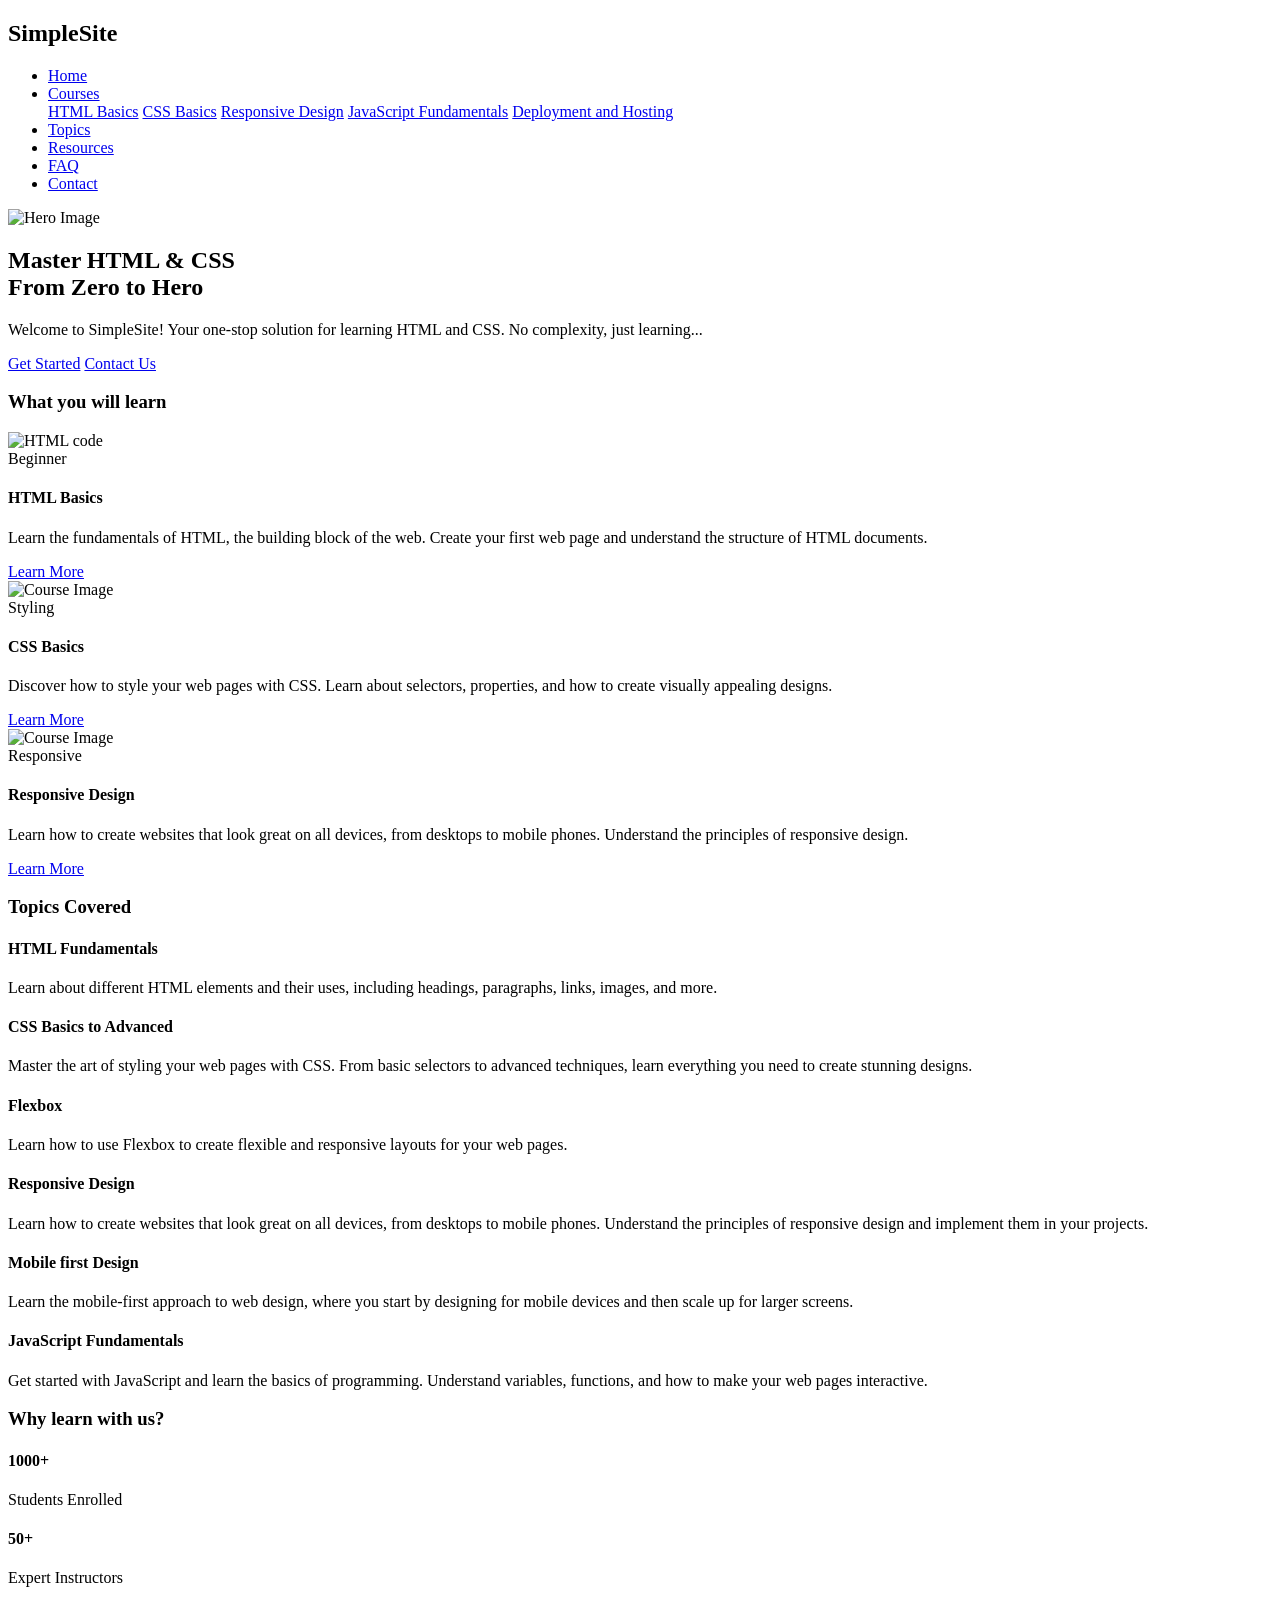
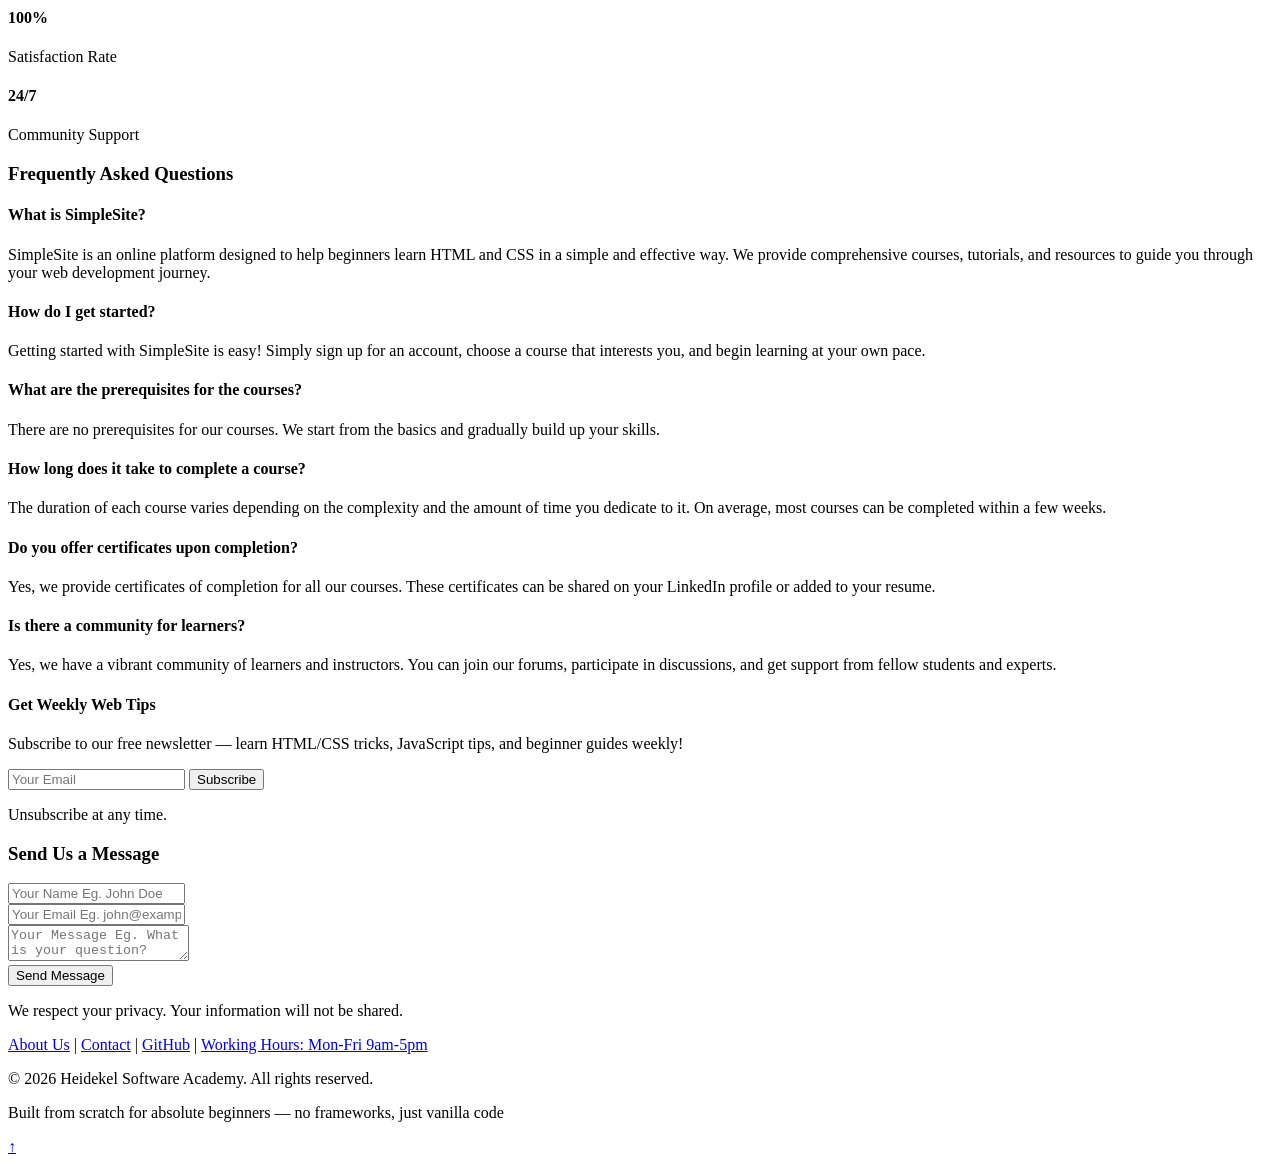
==== 0x0D-class_project/cp01_simplesite_website/index.html @ 8fa12f25 "project restructured" ====
<!DOCTYPE html>
<html lang="en">
<head>
    <meta charset="UTF-8">
    <meta name="viewport" content="width=device-width, initial-scale=1.0">
    <link rel="stylesheet" href="style.css">

    <!-- google apis  -->
    <link rel="preconnect" href="https://fonts.googleapis.com">
    <link rel="preconnect" href="https://fonts.gstatic.com" crossorigin>
    <link href="https://fonts.googleapis.com/css2?family=Inter:ital,opsz,wght@0,14..32,100..900;1,14..32,100..900&family=Plus+Jakarta+Sans:ital,wght@0,200..800;1,200..800&display=swap" rel="stylesheet">
    
    <!-- font awesome icons -->
    <link rel="stylesheet" href="https://cdnjs.cloudflare.com/ajax/libs/font-awesome/7.0.1/css/all.min.css" integrity="sha512-2SwdPD6INVrV/lHTZbO2nodKhrnDdJK9/kg2XD1r9uGqPo1cUbujc+IYdlYdEErWNu69gVcYgdxlmVmzTWnetw==" crossorigin="anonymous" referrerpolicy="no-referrer" />
    
    <title>SimpleSite - Learn HTML & CSS</title>
</head>
<body>
    <!-- This is a simple website created to learn HTML and CSS. -->


    <!--=============== Navigation ===============-->
    <nav id="navigation">
        <div class="container">
            <h1 class="logo"><i class="fas fa-code"></i> SimpleSite</h1>
            <ul class="nav-links">
                <li class="homelink"><a href="#"><i class="fa fa-house"></i> Home</a></li>

                <li class="dropdown">
                    <a href="#courses"><i class="fas fa-graduation-cap"></i> Courses</a>

                    <div class="dropdown-content">
                        <a href="#">HTML Basics</a>
                        <a href="#">CSS Basics</a>
                        <a href="#">Responsive Design</a>
                        <a href="#">JavaScript Fundamentals</a>
                        <a href="#">Deployment and Hosting</a>
                    </div>
                </li>
                
                <li><a href="#topics"><i class="fa fa-list"></i> Topics</a></li>
                <li><a href="#stats"><i class="fa-solid fa-folder-open"></i> Resources</a></li>
                <li><a href="#faq"><i class="fa-solid fa-circle-question"></i> FAQ</a></li>
                <li><a href="#contact"><i class="fas fa-envelope"></i> Contact</a></li>
            </ul>
        </div>
    </nav>

    <!--================ Hero =================-->
    <section id="hero">
        <img class="hero-image" src="https://images.pexels.com/photos/3184418/pexels-photo-3184418.jpeg?auto=compress&cs=tinysrgb&w=1600&h=600&fit=crop" alt="Hero Image">
        <div class="container">
            <h2>Master <span class="highlight">HTML & CSS</span> <br> From Zero to Hero</h2>
            <p>Welcome to SimpleSite! Your one-stop solution for learning HTML and CSS. No complexity, just learning...</p>
            
            <div class="">
                <a href="#courses" class="btn get-started"><i class="fas fa-rocket"></i> Get Started</a>
                <a href="#contact" class="btn btn-outline"><i class="fas fa-comment-dots"></i> Contact Us</a>
            </div>
            
        </div>  
    </section>

    <!--================ courses =================-->
    <section id="courses">
        <div class="container">
            <h3 class="section-title"><i class="fas fa-graduation-cap"></i> What you will learn</h3>
            <div class="section-title-underline"></div>
            
            <div class="courses-space">   <!-- this is where the course cards will be displayed --> 
                
                <div class="course-card"> <!-- this is a single course card that displays information about a specific course -->
                    <div class="course-image">
                        <img src="https://images.pexels.com/photos/270408/pexels-photo-270408.jpeg?auto=compress&cs=tinysrgb&w=600&h=400&fit=crop" alt="HTML code">
                    </div>
                    <div class="course-content">
                        <span class="course-badge"><i class="fas fa-user-graduate"></i>Beginner</span>
                        <h4><i class="fab fa-html5"></i>HTML Basics</h4>
                        <p class="">
                            Learn the fundamentals of HTML, the 
                            building block of the web. Create your 
                            first web page and understand the structure of HTML 
                            documents.
                        </p>
                        <a class="card-link" href="example.html">Learn More <i class="fas fa-arrow-right"></i></a>
                    </div>
                </div>  

                <div class="course-card">
                    <div class="course-image">
                        <img src="https://images.pexels.com/photos/14553730/pexels-photo-14553730.jpeg?auto=compress&cs=tinysrgb&w=600&h=400&fit=crop" alt="Course Image">
                    </div>
                    <div class="course-content">
                        <span class="course-badge"><i class="fas fa-palette"></i>Styling</span>
                        <h4><i class="fab fa-css3-alt"></i> CSS Basics</h4>
                        <p>Discover how to style your web pages with CSS. 
                            Learn about selectors, properties, and how to 
                            create visually appealing designs.
                        </p>
                        <a class="card-link" href="example.html">Learn More <i class="fas fa-arrow-right"></i></a>
                    </div>
                </div>

                <div class="course-card">
                    <div class="course-image">
                        <img src="https://images.pexels.com/photos/1261427/pexels-photo-1261427.jpeg?auto=compress&cs=tinysrgb&w=600&h=400&fit=crop" alt="Course Image">
                    </div>
                    <div class="course-content">
                        <span class="course-badge"><i class="fas fa-mobile-alt"></i>Responsive</span>
                        <h4><i class="fas fa-tablet-alt"></i> Responsive Design</h4>
                        <p>Learn how to create websites that look great 
                            on all devices, from desktops to mobile phones. 
                            Understand the principles of responsive design.
                        </p>
                        <a class="card-link" href="example.html">Learn More <i class="fas fa-arrow-right"></i></a>
                    </div>
                </div>
                
            </div>
        </div>
    </section>

    <!--================ Topics =================-->
    <section id="topics">
        <div class="container">
            <h3 class="section-title"><i class="fa fa-book-open"></i> Topics Covered</h3>
            <div class="section-title-underline"></div>

            <div class="topic-space">
                <div class="topic">
                    <i class="fas fa-code"></i>
                    <h4>HTML Fundamentals</h4>
                    <p>Learn about different HTML elements and their uses, including headings, paragraphs, links, images, and more.</p>
                </div>
                <div class="topic">
                    <i class="fas fa-paint-brush"></i>
                    <h4>CSS Basics to Advanced</h4>
                    <p>Master the art of styling your web pages with CSS. From basic selectors to advanced techniques, learn everything you need to create stunning designs.</p>
                </div>
                <div class="topic">
                    <i class="fas fa-layer-group"></i>
                    <h4>Flexbox</h4>
                    <p>Learn how to use Flexbox to create flexible and responsive layouts for your web pages.</p>
                </div>
                <div class="topic">
                    <i class="fas fa-mobile-alt"></i>
                    <h4>Responsive Design</h4>
                    <p>Learn how to create websites that look great on all devices, from desktops to mobile phones. Understand the principles of responsive design and implement them in your projects.</p>
                </div>
                <div class="topic">
                    <i class="fas fa-mobile"></i>
                    <h4>Mobile first Design</h4>
                    <p>Learn the mobile-first approach to web design, where you start by designing for mobile devices and then scale up for larger screens.</p>
                </div>
                <div class="topic">
                    <i class="fa-solid fa-terminal"></i>
                    <h4>JavaScript Fundamentals</h4>
                    <p>Get started with JavaScript and learn the basics of programming. Understand variables, functions, and how to make your web pages interactive.</p>
                </div>
            </div>
        </div>
    </section>

    <!--================ stats =================-->
    <section id="stats">
        <div class="container">
            <h3 class="section-title"><i class="fa-solid fa-chart-line"></i> Why learn with us?</h3>
            <div class="section-title-underline"></div>
            
            <div class="stats-space">
                <div class="stat">
                    <i class="fa-solid fa-user-graduate"></i>
                    <h4>1000+</h4>
                    <p>Students Enrolled</p>
                </div>
                <div class="stat">
                    <i class="fa-solid fa-chalkboard-user"></i>
                    <h4>50+</h4>
                    <p>Expert Instructors</p>
                </div>
                <div class="stat">
                    <i class="fa-solid fa-gem"></i>
                    <h4>100%</h4>
                    <p>Satisfaction Rate</p>
                </div>
                <div class="stat">
                    <i class="fa-solid fa-headset"></i>
                    <h4>24/7</h4>
                    <p>Community Support</p>
                </div>
            </div>
        </div>
    </section>

    <!--================= FAQ =================-->
    <section id="faq">
        <div class="container">
            <h3 class="section-title"><i class="fa-solid fa-circle-question"></i> Frequently Asked Questions</h3>
            <div class="section-title-underline"></div>
            
            <div class="faq-space">
                <div class="faq-item">
                    <i class="fa-solid fa-circle-question"></i>
                    <h4>What is SimpleSite?</h4>
                    <p>SimpleSite is an online platform designed to help beginners learn HTML and CSS in a simple and effective way. We provide comprehensive courses, tutorials, and resources to guide you through your web development journey.</p>
                </div>
                <div class="faq-item">
                    <i class="fa-solid fa-grin-squint"></i>
                    <h4>How do I get started?</h4>
                    <p>Getting started with SimpleSite is easy! Simply sign up for an account, choose a course that interests you, and begin learning at your own pace.</p>
                </div>
                <div class="faq-item">
                    <i class="fa-solid fa-laptop"></i>
                    <h4>What are the prerequisites for the courses?</h4>
                    <p>There are no prerequisites for our courses. We start from the basics and gradually build up your skills.</p>
                </div>
                <div class="faq-item">
                    <i class="fa-solid fa-clock"></i>
                    <h4>How long does it take to complete a course?</h4>
                    <p>The duration of each course varies depending on the complexity and the amount of time you dedicate to it. On average, most courses can be completed within a few weeks.</p>
                </div>
                <div class="faq-item"> 
                    <i class="fa-solid fa-award"></i>
                    <h4>Do you offer certificates upon completion?</h4>
                    <p>Yes, we provide certificates of completion for all our courses. These certificates can be shared on your LinkedIn profile or added to your resume.</p>
                </div>
                <div class="faq-item">
                    <i class="fa-solid fa-globe"></i>
                    <h4>Is there a community for learners?</h4>
                    <p>Yes, we have a vibrant community of learners and instructors. You can join our forums, participate in discussions, and get support from fellow students and experts.</p>
                </div>
            </div>
        </div>
    </section>

    <!--================= NewsLetter ==========-->
    <div id="newsletter">
        <div class="container">
            <div class="newsletter">
                <h4><i class="fas fa-envelope-open-text"></i> Get Weekly Web Tips</h4>
                <p>Subscribe to our free newsletter — learn HTML/CSS tricks, JavaScript tips, and beginner guides weekly!</p>
                <form class="newsletter-form" action="#" method="post">
                    <input type="email" placeholder="Your Email" required>
                    <button type="submit"><i class="fas fa-paper-plane"></i> Subscribe</button>
                </form>
                <p class="newsletter-notice"><i class="fas fa-shield-alt"></i> Unsubscribe at any time.</p>
            </div>
        </div>
    </div>

    
    <!--================ Contact form =================-->
    <div id="contact">
        <div class="container">
            <h3 class="section-title"><i class="fas fa-comments"></i> Send Us a Message</h3>
            <div class="section-title-underline"></div>

            <div class="form-section">
                <form action="submit_form.php" method="post">
                    
                    <div class="form-group">
                    <!-- <label for="name">Name:</label> -->
                        <input type="text" name="name" placeholder="Your Name Eg. John Doe" required>
                    </div>

                    <div class="form-group">
                    <!-- <label for="email">Email:</label> -->
                        <input type="email" name="email" placeholder="Your Email Eg. john@example.com" required>
                    </div>

                    <div class="form-group">
                    <!-- <label for="message">Message:</label> -->
                        <textarea name="message" placeholder="Your Message Eg. What is your question?" required></textarea>
                    </div>

                    
                    <button type="submit" class="btn submit-btn"><i class="fas fa-paper-plane"></i> Send Message</button>
                    <p class="form-notice"><i class="fas fa-shield-alt"></i> We respect your privacy. Your information will not be shared.</p>
                </form>
            </div>
        </div>
    </div>

    <!--================ Footer =================-->
    <footer id="footer">
        <div class="container">
            <div class="footer-links">
                <a href="#"><i class="fas fa-info-circle"></i> About Us</a>
                |<!-- <a href="#"><i class="fas fa-lock"></i> Privacy Policy</a> -->
                <!-- <a href="#"><i class="fas fa-file-contract"></i> Terms of Service</a> -->
                <a href="#"><i class="fas fa-phone"></i> Contact</a>
                |
                <a href="#"><i class="fab fa-github"></i> GitHub</a> 
                <!-- working hours     -->
                |
                <a href="#"><i class="fas fa-clock"></i> Working Hours: Mon-Fri 9am-5pm</a>
            </div>

            <div class="socials">
                <a href="#"><i class="fab fa-facebook-f"></i></a>
                <a href="#"><i class="fab fa-twitter"></i></a>
                <a href="#"><i class="fab fa-instagram"></i></a>
                <a href="#"><i class="fab fa-linkedin-in"></i></a>
            </div>
            <p class="footer-notice">&copy; 2026 Heidekel Software Academy. All rights reserved.</p>
            <p class="footer-notice">Built from scratch for absolute beginners — no frameworks, just vanilla code</p>
        </div>
    </footer>

    <!--================= End of SimpleSite =================-->
    <a href="#" class="back-to-top"> &uarr; </a>
</body>
</html>
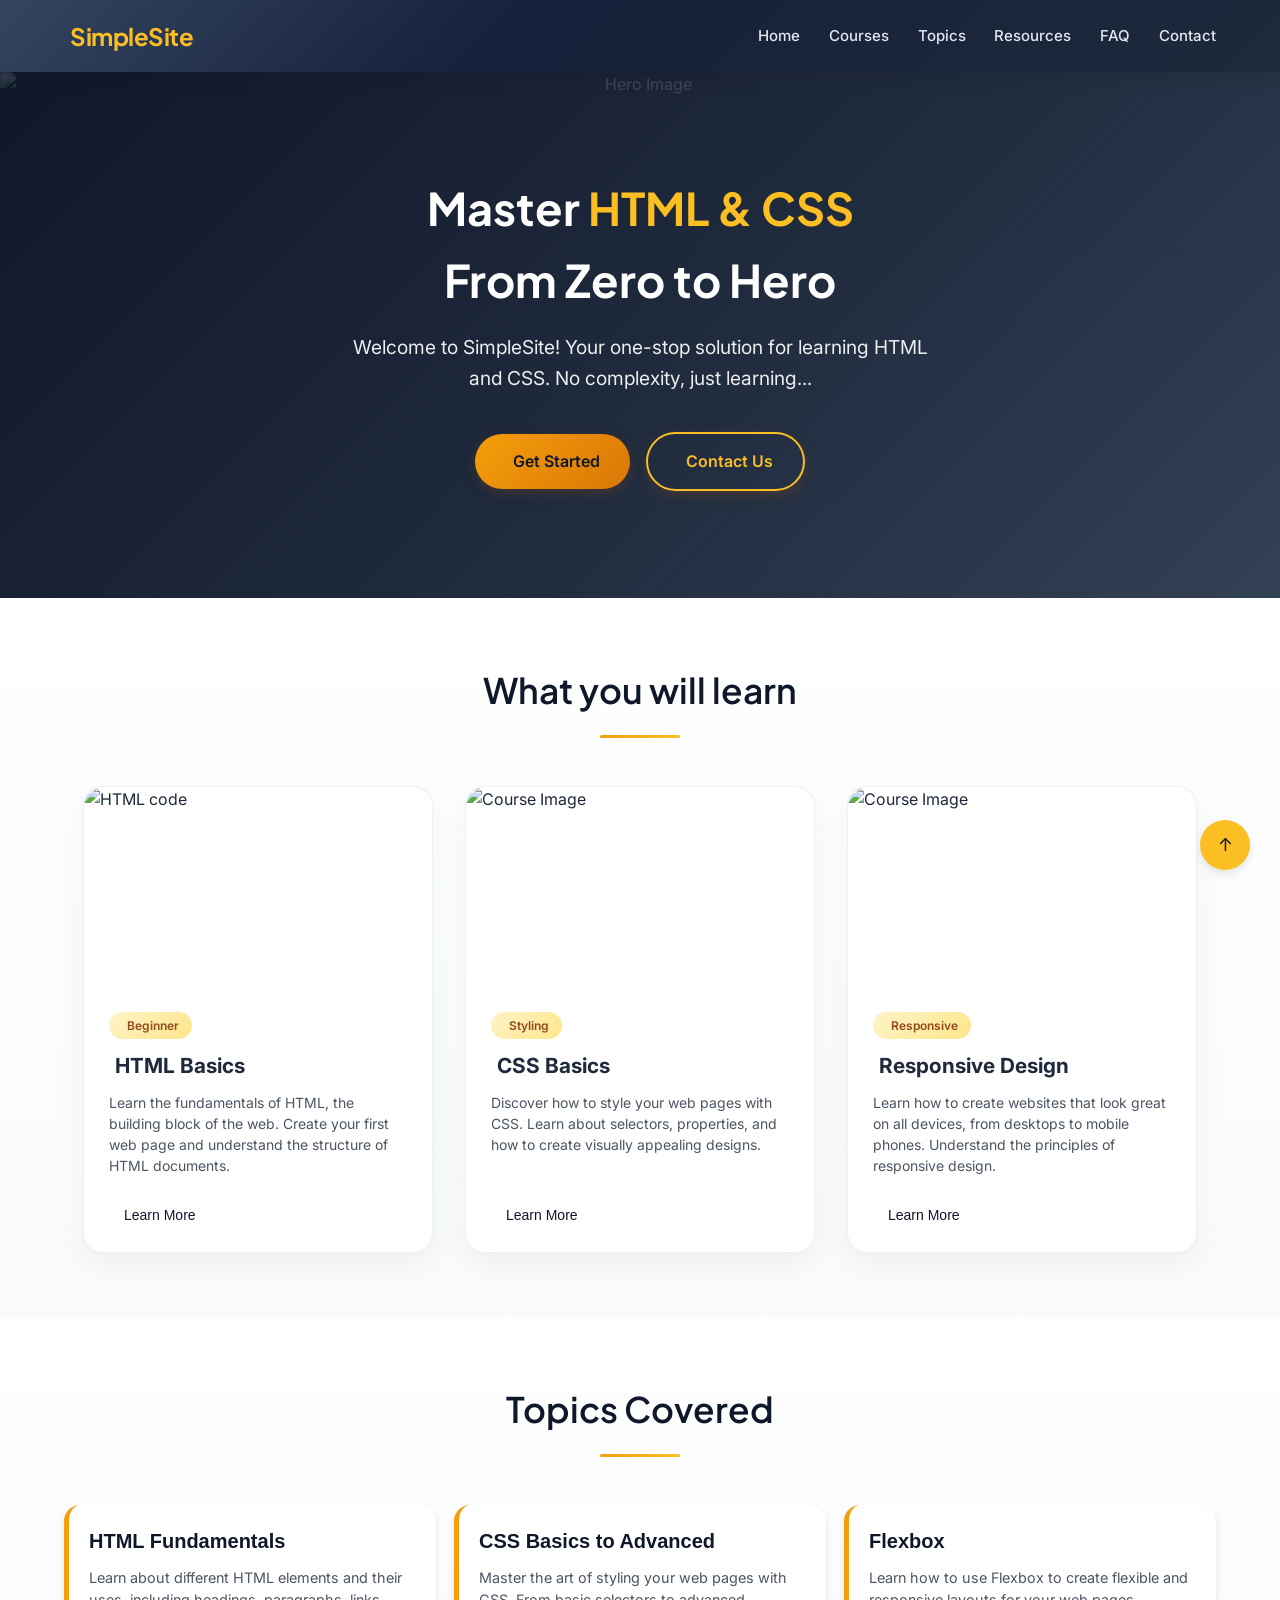
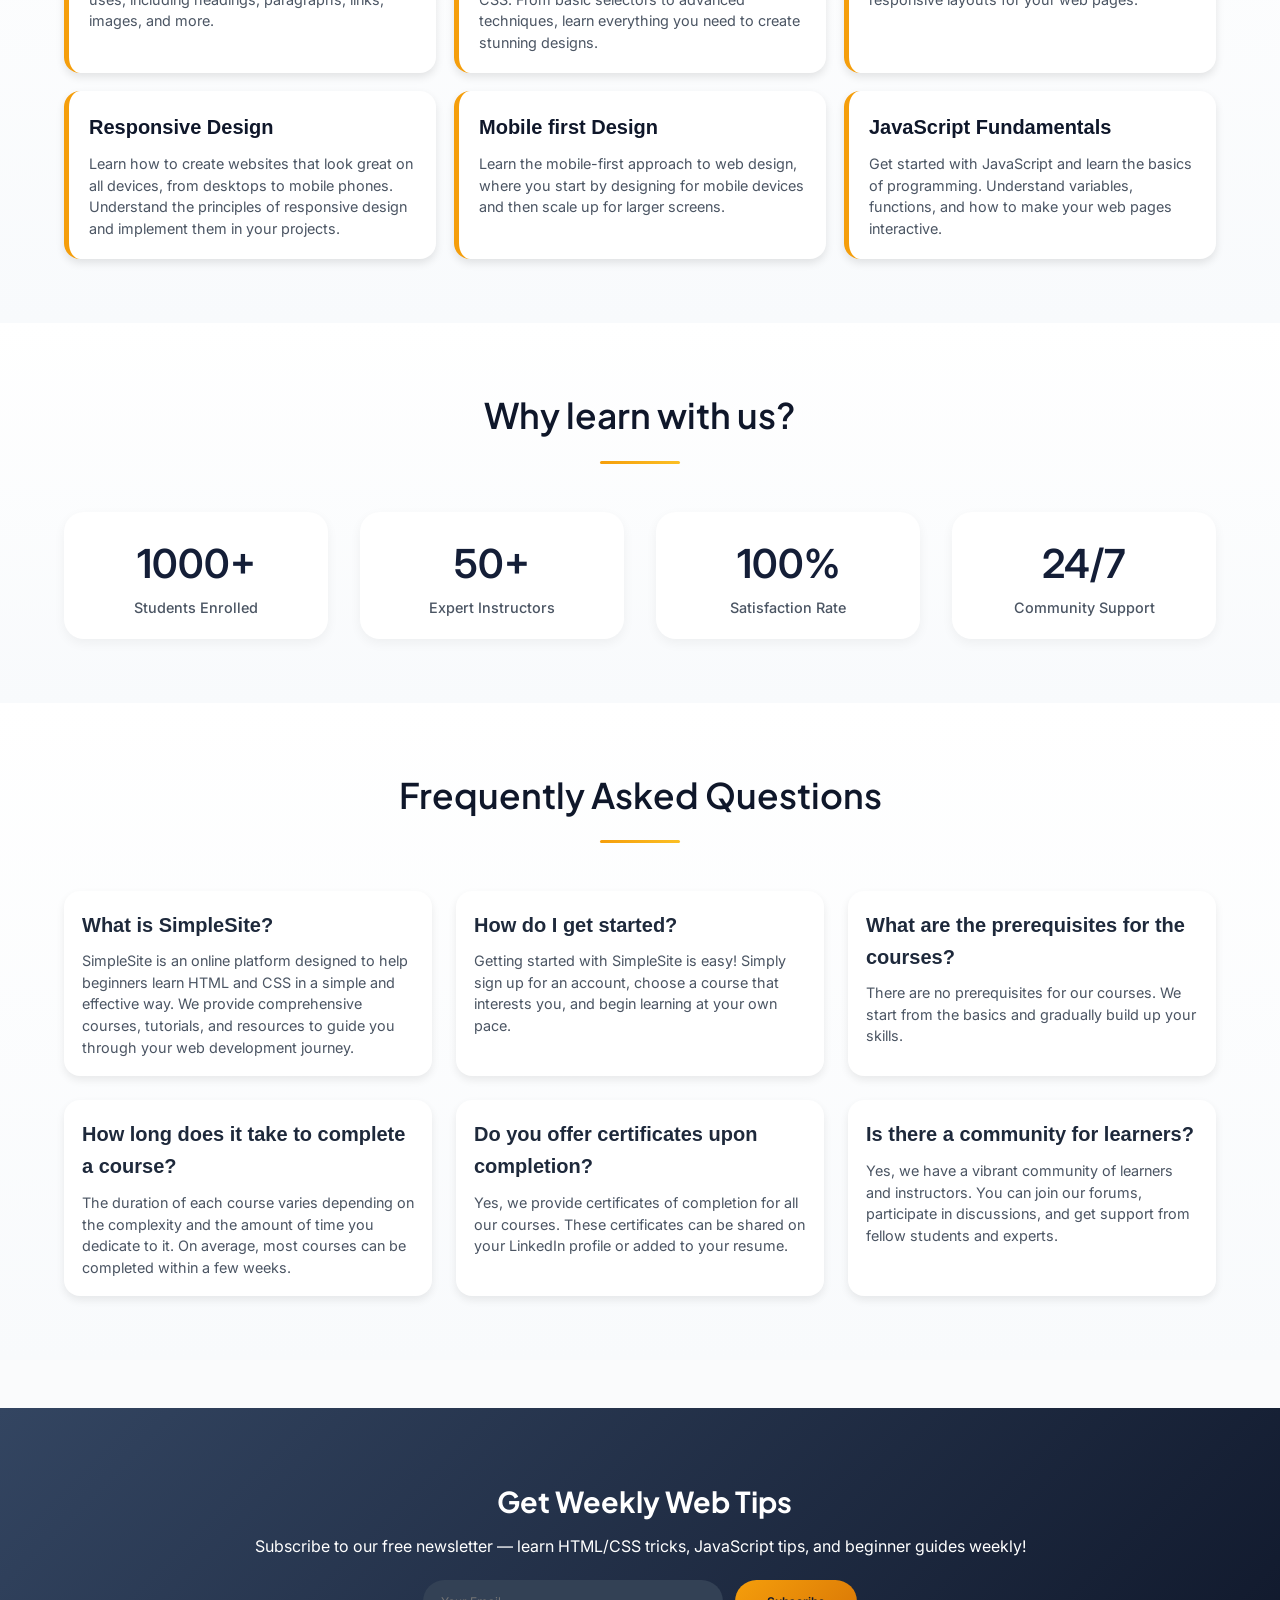
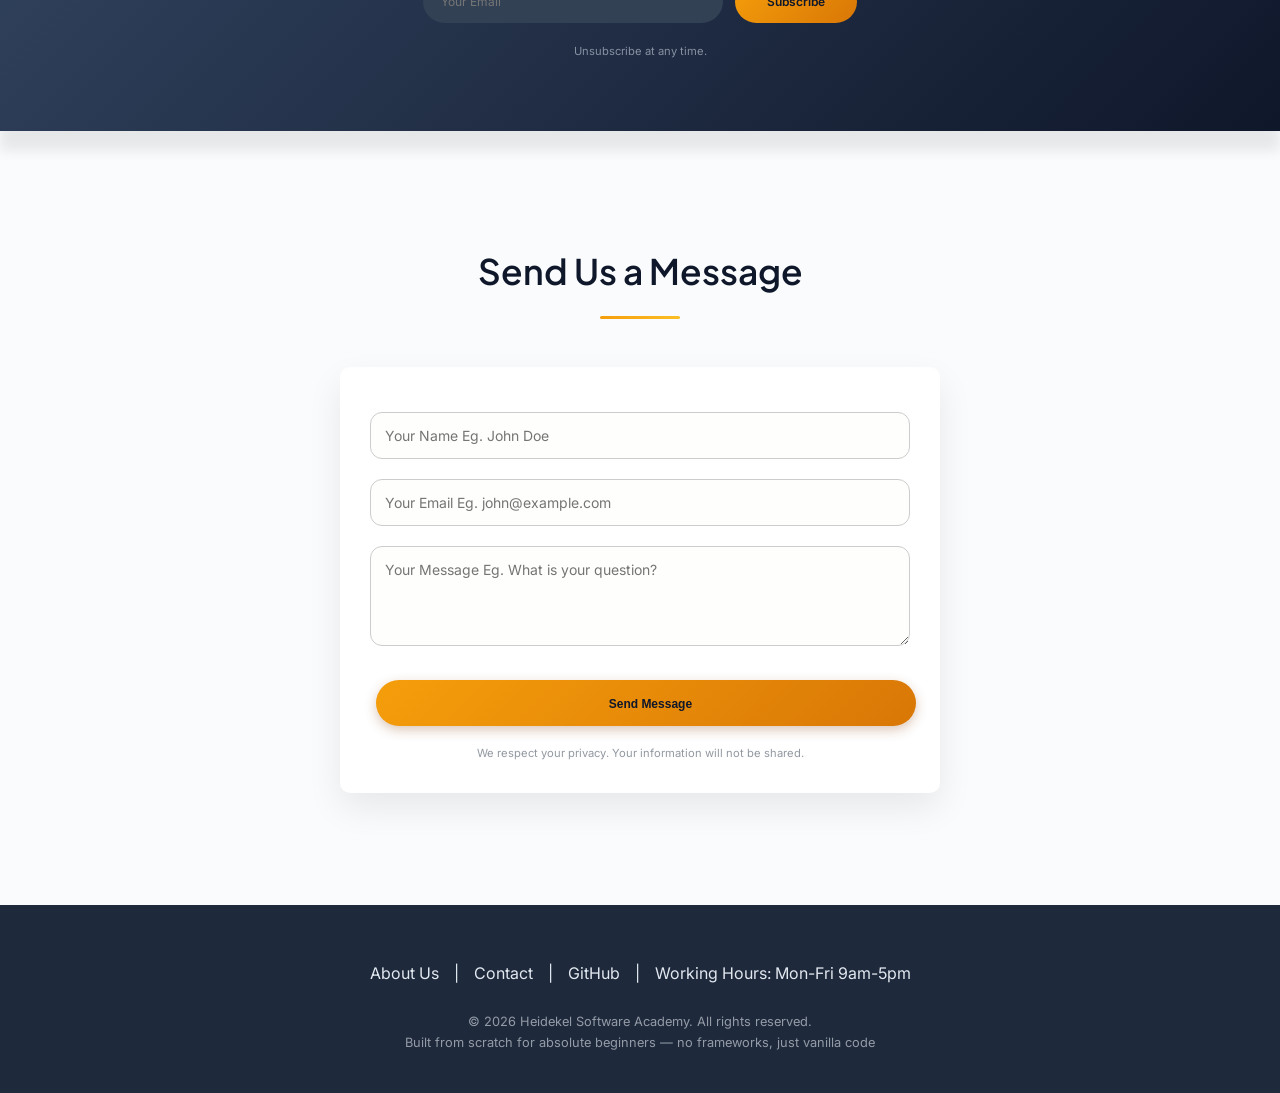
==== commit 4bb30c92: "added media queries to simplesite and created new directories for html foundations and how the web w" ====
--- a/0x0D-class_project/cp01_simplesite_website/index.html
+++ b/0x0D-class_project/cp01_simplesite_website/index.html
@@ -3,7 +3,7 @@
 <head>
     <meta charset="UTF-8">
     <meta name="viewport" content="width=device-width, initial-scale=1.0">
-    <link rel="stylesheet" href="style.css">
+    <link rel="stylesheet" href="assets/css/style.css">
 
     <!-- google apis  -->
     <link rel="preconnect" href="https://fonts.googleapis.com">
@@ -43,8 +43,20 @@
                 <li><a href="#faq"><i class="fa-solid fa-circle-question"></i> FAQ</a></li>
                 <li><a href="#contact"><i class="fas fa-envelope"></i> Contact</a></li>
             </ul>
+            <div id="menu-toggle">
+                <i class="fas fa-bars" id="menu-toggle"></i> 
+                <div class="mobile-nav-links" id="mobile-nav-links">
+                    <li class="homelink"><a href="#"><i class="fa fa-house"></i> Home</a></li>
+                    <li><a href="#courses"><i class="fas fa-graduation-cap"></i> Courses</a></li>
+                    <li><a href="#topics"><i class="fa fa-list"></i> Topics</a></li>
+                    <li><a href="#stats"><i class="fa-solid fa-folder-open"></i> Resources</a></li>
+                    <li><a href="#faq"><i class="fa-solid fa-circle-question"></i> FAQ</a></li>
+                    <li><a href="#contact"><i class="fas fa-envelope"></i> Contact</a></li>
+                </div>
+            </div>  
         </div>
     </nav>
+    
 
     <!--================ Hero =================-->
     <section id="hero">
--- a/0x0D-class_project/cp01_simplesite_website/assets/css/style.css
+++ b/0x0D-class_project/cp01_simplesite_website/assets/css/style.css
@@ -0,0 +1,840 @@
+* {
+    margin: 0;
+    padding: 0;
+    box-sizing: border-box;
+}
+
+body {
+    font-family: 'Inter',sans-serif;
+    background-color:#fafbfc;
+    color: #1e293b;
+    line-height: 1.6;
+}
+
+/*------------- container --------------*/
+.container {
+    width: 90%;
+    margin: 0 auto;
+    max-width: 1200px;
+}
+
+
+
+/*------------------------ Navigation ------------------ */
+
+#navigation {
+    background: linear-gradient(137deg, #334561 0%, #16213b 40%, #1e293b 100%);
+    padding: 1rem 0;
+    position: sticky;
+    top: 0;
+    z-index: 100;
+    box-shadow: 0 4px 20px rgba(0, 0, 0, 0.08);
+}
+
+#navigation .container {
+    display: flex;
+    justify-content: space-between;
+    align-items: center;
+    flex-wrap: wrap;
+}
+
+#navigation ul {
+    list-style: none;
+    display: flex;
+    gap: 1.8rem;
+    flex-wrap: wrap;
+}
+
+.logo {
+    font-size: 24px;
+    font-weight: 700;
+    color: #fbbf24;
+    text-decoration: none;
+    font-family: 'Plus Jakarta Sans', sans-serif;
+    letter-spacing: -0.5px;
+}
+
+.logo i {
+    margin-right: 6px;
+    color: #fbbf24;
+}
+
+.nav-links a {
+    color: #e2e8f0;
+    text-decoration: none;
+    padding: 8px 0;
+    font-size: 0.94rem;
+    font-weight: 500;
+    transition: all 0.3s ease;
+    display: inline-block;
+}
+
+.nav-links a:hover {
+    color: #fbbf24;
+    transform: translateY(-2px);
+}
+
+.mobile-nav-links {
+    display: none;
+    flex-direction: column;
+    gap: 0.8rem;
+    margin-top: 10px;
+}
+
+.mobile-nav-links li{
+    list-style: none;
+}
+
+/* dropdown */
+.dropdown {
+    position: relative;
+    display: inline-block;
+}
+
+.dropdown-content {
+    display: none;
+    position: absolute;
+    top: 100%;
+    left: 0;
+    background-color: #1e293b;
+    min-width: 200px;
+    padding: 0.5rem 0;
+    box-shadow: 0 12px 25px rgba(0, 0, 0, 0.2);
+    z-index: 10;
+    border-radius: 8px;
+    border: 1px solid #334155;
+    transition: all 0.3s ease;  
+
+}
+
+.dropdown-content a {
+    color: #e2e8f0;
+    padding: 10px 16px;
+    text-decoration: none;
+    display: flex;
+    align-items: center;
+    font-size: 0.9rem;
+    font-weight: 400;
+    border-bottom: 1px solid #334155;
+    transition: all 0.2s ease;
+}
+
+.dropdown-content a:last-child {
+    border-bottom: none;
+}
+
+.dropdown:hover .dropdown-content {
+    display: block;
+}
+
+.dropdown-content a:hover {
+    background-color: #334155;
+    color: #fbbf24;
+}
+
+
+/*------------------------ Hero Section ------------------ */
+#hero {
+    background: linear-gradient(135deg, #0f172a 0%, #1e293b 50%, #334155 100%);
+    position: relative;
+    color: #fff;
+    padding: 100px 0;
+    text-align: center;
+}
+
+/* #hero::before {
+    content: '';
+    position: absolute;
+    top: 0;
+    left: 0;
+    right: 0;
+    bottom: 0;
+    background: url('https://images.pexels.com/photos/3184418/pexels-photo-3184418.jpeg?auto=compress&cs=tinysrgb&w=1600&h=600&fit=crop');
+    background-size: cover;
+    background-position: center;
+    opacity: 0.12;
+    pointer-events: none;
+} */
+
+.hero-image {
+    width: 100%;
+    height: 100%;
+    object-fit: cover;
+    opacity: 0.15; 
+    position: absolute;
+    top: 0;
+    left: 0;
+    z-index: 1;
+    pointer-events: none;
+}
+
+#hero h2 {
+    font-size: 45px;
+    margin-bottom: 1rem;
+    font-family: 'Plus Jakarta Sans', sans-serif;
+    font-weight: 700;
+}
+
+.highlight {
+    color: #fbbf24;
+    position: relative;
+    display: inline-block;
+}
+
+#hero p {
+    font-size: 1.2rem;
+    margin-bottom: 2rem;
+    max-width: 600px;
+    margin-left: auto;
+    margin-right: auto;
+    opacity: 0.92;
+    font-weight: 400;
+}
+
+.get-started {
+    color: #0f172a;   
+}
+
+.get-started:hover {
+    background-color: #f1c43b;
+    /* color: #fffafa; */
+}
+
+.btn {
+    display: inline-block;
+    background: linear-gradient(135deg, #f59e0b, #d97706);
+    color: #0f172a;
+    padding: 15px 30px;
+    text-decoration: none;
+    font-size: 16px;
+    font-weight: 600;
+    border-radius: 50px;
+    margin: 0.4rem;
+    box-shadow: 0 4px 12px rgba(139, 69, 19, 0.3);
+}
+
+.btn i {
+    margin-right: 8px;
+}
+
+.btn-outline {
+    background: transparent;
+    border: 2px solid #fbbf24;
+    color: #fbbf24;
+    
+}
+
+.btn-outline:hover {
+    background-color: #fbbf24;
+    color: #0f172a;
+    border-color: #fbbf24;
+}
+
+/* section style  */
+section {
+    padding: 4rem 0;
+    background: linear-gradient(to bottom, #fff, #f8fafc);
+}
+
+#contact {
+    /* background-color: #f8fafc; */
+    padding: 4rem 0;
+    /* margin-top: 60px; */
+}
+
+.section-title {
+    position: relative;
+    text-align: center;
+    font-size: 2.2rem;
+    margin-bottom: 1rem;
+    color: #0f172a;
+    font-family: 'Plus Jakarta Sans', sans-serif;
+    font-weight: 600;
+    padding-bottom: 0.05rem;
+}
+
+
+
+.section-title-underline {
+    width: 80px;
+    height: 3px;
+    background: linear-gradient(90deg, #f59e0b, #fbbf24);
+    border-radius: 2px;
+    margin: 0 auto 3rem auto;
+}
+
+/* .section-title::after {
+    content: "";
+    position: absolute;
+    bottom: 0;
+    left: 50%;
+    transform: translateX(-50%); 
+    
+    width: 60px;             
+    height: 6px;             
+    background-color: #ffff00; 
+} */
+
+ /* courses section  */
+
+
+.courses-space {
+    display: flex;
+    gap: 2rem;
+    flex-wrap: wrap;
+    justify-content: center;
+}
+
+.course-card {
+    overflow: hidden;
+    background-color: #fff;
+    border-radius: 20px;
+    box-shadow: 0 10px 30px rgba(0, 0, 0, 0.05);
+    width: 350px;
+    min-width: 270px;
+    transition: all 0.3s cubic-bezier(0.175, 0.885, 0.32, 1.275);
+    border: 1px solid #e2e8f099;
+}
+
+.course-card:hover {
+    transform: translateY(-10px);
+    box-shadow: 0 25px 40px rgba(0, 0, 0, 0.12);
+    border: 1px solid #fcf4574d;
+}
+
+.course-image {
+    width: 100%;
+    height: 200px;
+    overflow: hidden;
+    border-radius: 20px 20px 0 0;
+}
+
+.course-image img {
+    width: 100%;
+    height: 100%;
+    /* border-radius: 10px 10px 0 0; */
+    object-fit: cover;
+    transition: transform 0.3s ease;
+}
+
+.course-image img:hover {
+    transform: scale(1.05);
+}
+
+.course-content {
+    padding: 25px;
+    /* position: relative;
+    object-fit: cover; */
+}
+
+.course-badge{
+    display: inline-block;
+    background: linear-gradient(135deg, #fef3c7, #fde68a);
+    color: #93491c;
+    padding: 0.25rem 0.8rem;
+    border-radius: 30px;
+    font-size: 12px;
+    font-weight: 600;
+    margin-bottom: 10px;
+}
+
+.course-badge i {
+    margin-right: 5px;
+    font-size: 12px;
+}
+
+.card-link{
+    color: #d97706;
+    text-decoration: none;
+    font-weight: 500;
+    font-size: 15px;
+    transition: all 0.2s;
+}
+
+.card-link i{
+    transition: transform 0.2s;
+}
+
+.card-link:hover {
+    color: #f59e0b;
+}
+
+.card-link:hover i {
+    transform: translateX(5px);
+}
+
+
+.course-content h4 {
+    font-size: 1.3rem;
+    margin-bottom: 10px;
+    color: #1e293b;
+    font-weight: 700;
+}
+
+.course-content h4 i {
+    margin-right: 6px;
+    color: #f59e0b;
+    font-size: 1.3rem;
+}
+
+.course-content p {
+    font-size: 14px;
+    color: #4b5563;
+    margin-bottom: 1.2rem;
+    line-height: 1.5;
+    height: 90px;
+    overflow: hidden;
+}
+
+
+.course-content a {
+    font-family: 'Segoe UI', sans-serif;
+    color: #0f172a; 
+    padding: 8px 15px;
+    text-decoration: none;
+    font-size: 14px;
+    /* background-color: #161410; */
+    
+}
+
+
+/*topics section  */
+
+.topic-space {
+    display: grid;
+    grid-template-columns: repeat(auto-fit, minmax(300px, 1fr));
+    gap: 18px;
+}
+
+.topic {
+    background-color: #fff;
+    padding: 20px;
+    border-radius: 16px;
+    box-shadow: 0 4px 8px rgba(0, 0, 0, 0.1);
+    border-left: 5px solid #f59e0b;
+    transition: all 0.3s ease;
+}
+
+.topic:hover {
+    transform: translateX(6px);
+    transition: transform 0.3s ease;
+    box-shadow: 0 12px 16px rgba(0, 0, 0, 0.08);
+}
+
+.topic i {
+    font-size: 1.8rem;
+    color: #f59e0b;
+    margin-bottom: 12px;
+}
+
+.topic h4 {
+    font-size: 1.25rem;
+    margin-bottom: 0.6rem;
+    color: #0f172a;
+    font-family: 'Segoe UI', sans-serif;
+    font-weight: 600;
+}
+
+.topic p {
+    font-size: 0.9rem;
+    color: #4b5563;
+    line-height: 1.5;
+}
+
+/* stats section */
+.stats-space {
+    display: flex;
+    gap: 2rem;
+    flex-wrap: wrap;
+    justify-content: center;
+}
+
+.stat {
+    flex: 1;
+    background-color: #fff;
+    padding: 20px 18px;
+    border-radius: 20px;
+    box-shadow: 0 4px 12px rgba(0, 0, 0, 0.05);
+    width: 150px;
+    text-align: center;
+    transition: all 0.3s ease;
+}
+
+.stat:hover {
+    transform: translateY(-5px);
+    box-shadow: 0 12px 16px rgba(0, 0, 0, 0.08);
+}
+
+.stat i {
+    font-size: 30px;
+    color: #f59e0b;
+    margin-bottom: 0.8rem;
+}
+
+.stat h4 {
+    font-size: 2.5rem;
+    color: #141e37;
+    font-weight: 600;
+}
+
+.stat p {
+    font-size: 0.9rem;
+    color: #4b5563;
+    font-weight: 500;
+}
+
+/* faqs section  */
+/* .faq-space {
+    display: flex;
+    flex-wrap: wrap;
+    flex-direction: row;
+    gap: 1.5rem;
+}
+.faq-item {
+    flex: 1 1 300px;
+} */
+
+.faq-space {
+    display: grid;
+    grid-template-columns: repeat(auto-fit, minmax(300px, 1fr));
+    gap: 1.5rem;
+}
+
+.faq-item {
+    background-color: #fff;
+    padding: 18px;
+    border-radius: 16px;
+    box-shadow: 0 4px 9px rgba(0, 0, 0, 0.08);
+    /* border-left: 5px solid #b4d6db; */
+}
+
+.faq-item i {
+    font-size: 1.5rem;
+    color: #f59e0b;
+    margin-bottom: 12px;
+}
+
+.faq-item h4 {
+    font-size: 1.25rem;
+    margin-bottom: 0.6rem;
+    color: #1e293b;
+    font-family: 'Segoe UI', sans-serif;
+    font-weight: 600;
+}
+
+.faq-item p {
+    font-size: 0.9rem;
+    color: #4b5563;
+    line-height: 1.5;
+}
+
+.faq-item:hover {
+    transform: translateX(6px);
+    transition: transform 0.3s ease;
+    box-shadow: 0 12px 16px rgba(0, 0, 0, 0.08);
+}
+
+/* newsletter section  */
+#newsletter {
+    background: linear-gradient(135deg, #334561 0%, #0f172a 100%);
+    color: #fff;
+    padding: 70px 0;
+    margin: 3rem 0;
+    text-align: center;
+    /* border-radius: 25px; */
+    box-shadow: 0 20px 12px rgba(0, 0, 0, 0.08);
+}
+
+.newsletter h4 {
+    font-family: 'Plus Jakarta Sans', sans-serif;
+    font-size: 1.8rem;
+    font-weight: 700;
+    margin-bottom: 0.6rem;
+}
+
+.newsletter h4 i {
+    margin-right: 8px;
+    color: #fbbf24;
+    font-size: 1.5rem;
+}
+
+.newsletter-form {
+    display: flex;
+    justify-content: center;
+    gap: 12px;
+    flex-wrap: wrap;
+    margin-top: 20px;
+}
+
+.newsletter-form input{
+    padding: 12px 18px;
+    border: none;
+    border-radius: 50px;
+    width: 300px;
+    font-family: 'Inter', sans-serif;
+    background-color: #334155;
+    font-size: 12px;
+    color: #fff;
+}
+
+.newsletter-form input::placeholder {
+    /* color: #cbd5e1; */
+}
+
+.newsletter-form button {
+    background: linear-gradient(135deg, #f59e0b, #d97706);
+    color: #0f172a;
+    padding: 0.9rem 2rem;
+    border: none;
+    border-radius: 60px;
+    cursor: pointer;
+    font-family: 'Inter', sans-serif;
+    font-size: 12px;
+    font-weight: 600;
+}
+
+.newsletter-notice {
+    font-size: 0.7rem;
+    margin-top: 20px;
+    opacity: 0.6;
+    color: #cbd5e1;
+}
+
+/* contact form section   */
+
+.form-section {
+    background-color: #fff;
+    padding: 30px;
+    border-radius: 10px;
+    box-shadow: 0 15px 35px rgba(0, 0, 0, 0.08);
+    max-width: 600px;
+    margin: 0 auto;
+}
+
+
+.form-group {
+    margin-top: 15px;
+    margin-bottom: 20px;
+}
+
+.form-group input, .form-group textarea {
+    width: 100%;
+    padding: 14px;
+    border: 1px solid #ccc;
+    border-radius: 12px;
+    font-family: 'Inter', sans-serif;
+    font-size: 14px;
+    background-color: #fefefc;
+}
+
+.form-group textarea {
+    resize: vertical;
+    min-height: 100px;
+}
+
+.form-group input:focus, .form-group textarea:focus {
+    border-color: #fbbf24;
+    outline: none;
+    box-shadow: 0 0 0 2px rgba(233, 210, 171, 0.2);
+}
+
+.submit-btn {
+    width: 100%;
+    background-color: #fbbf24;
+    color: #0f172a;
+    padding: 15px 20px;
+    border: none;
+    border-radius: 60px;
+    cursor: pointer;
+    font-size: 12px;
+    font-weight: 600;
+}
+
+.submit-btn:hover {
+    transform: translateY(-2px);
+    transition: transform 0.3s ease;
+}
+
+.submit-btn i {
+    margin-right: 8px;
+    font-size: 14px;
+}
+
+.form-notice {
+    font-size: 0.7rem;
+    margin-top: 12px;
+    opacity: 0.6;
+    color: #4b5563;
+    text-align: center;
+}
+
+#footer {
+    background-color: #1e293b;
+    color: #e2e8f0;
+    text-align: center;
+    padding: 2.5rem 0;
+    margin-top: 3rem;
+}
+
+.footer-links {
+    display: flex;
+    justify-content: center;
+    gap: 15px;
+    flex-wrap: wrap;
+    margin: 1rem 0;
+}
+
+.footer-links a {
+    color: #e2e8f0;
+    text-decoration: none;
+    /* font-size: 16px; */
+    transition: all 0.3s ease;
+}
+
+.footer-links a:hover {
+    color: #fbbf24;
+}
+
+.footer-links i {
+    /* margin-right: 6px; */
+    font-size: 14px;
+}
+
+.footer-notice {
+    font-size: 0.8rem;
+    opacity: 0.6;
+}
+
+.socials {
+    display: flex;
+    justify-content: center;
+    gap: 25px;
+    margin-bottom: 10px;
+}
+
+.socials a {
+    color: #e2e8f0;
+    text-decoration: none;
+    font-size: 20px;
+    transition: all 0.3s ease;
+}
+
+.socials a:hover {
+    color: #fbbf24;
+}
+
+.back-to-top {
+    position: fixed;
+    bottom: 30px;
+    right: 30px;
+    width: 50px;
+    height: 50px;
+    background-color: #fbbf24;
+    color: #0f172a;
+    padding: 10px 15px;
+    border-radius: 50%;
+    text-decoration: none;
+    font-size: 18px;
+    display: flex;
+    align-items: center;
+    justify-content: center;
+    box-shadow: 0 4px 8px rgba(0, 0, 0, 0.1);
+    transition: all 0.3s ease;
+}
+
+#menu-toggle {
+    display: none;
+    font-size: 24px;
+    color: #e2e8f0;
+    cursor: pointer;
+}
+
+
+/* responsive design  */
+@media (max-width: 990px){
+    .container {
+        width: 95%;
+    }
+
+}
+
+@media (max-width: 480px){
+    #navigation ul{
+        display: none;
+    }
+
+    #menu-toggle{
+        display: block;
+    }
+
+    .mobile-nav-links a{
+        color: #e2e8f0;
+        text-decoration: none;
+        padding: 8px 0;
+        font-size: 0.94rem;
+        font-weight: 500;
+        transition: all 0.3s ease;
+        display: inline-block;
+    }
+
+    #menu-toggle:hover ~.mobile-nav-links{  
+        display: block;
+        position: absolute;
+        top: 50px;
+        right: 5px;
+        width: 200px;
+        background-color: #1e293b;
+        padding: 10px 15px;
+        border-radius: 8px;
+        color: white;
+    }
+
+    .nav-links {
+        /* width: 100%; */
+        /* display: none; */
+        /* flex-direction: column; */
+        gap: 0;
+        margin-top: 10px;   
+    }
+
+    .nav-links {
+        width: 100%;
+        display: none;
+        /* flex-direction: column; */
+        gap: 0;
+        margin-top: 10px;
+    }
+
+    .nav-links a {
+        padding: 10px 0;
+        width: 100%;
+    }
+
+    .nav-links.show {
+        display: flex;
+    }
+
+    #hero h2{
+        font-size: 32px;
+    }
+
+    .btn {
+        padding: 12px 25px;
+        font-size: 14px;
+    }
+
+    .section-title {
+        font-size: 1.6rem;
+    }
+
+    .section-title-underline {
+        width: 60px;
+        height: 2px;
+    }
+
+    .stat {
+        width: 180px;
+        padding: 25px 40px;
+    }
+
+}
